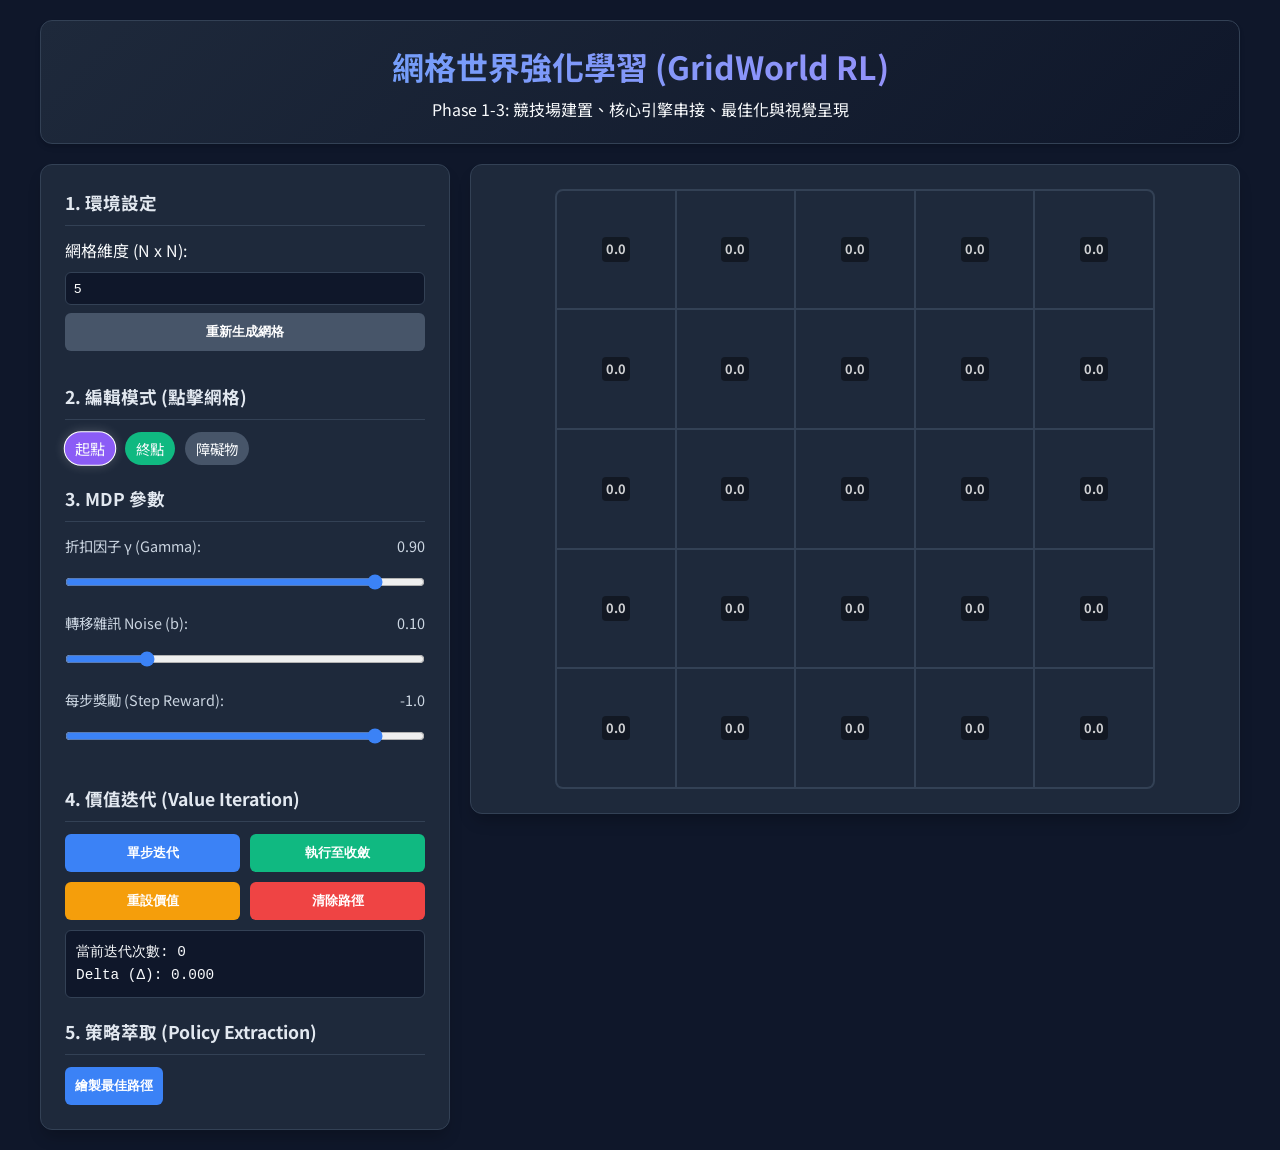
==== index.html @ c447ac08 "Refactor: Migrate from Flask to pure frontend static site for GitHub Pages" ====
<!DOCTYPE html>
<html lang="zh-TW">
<head>
    <meta charset="UTF-8">
    <meta name="viewport" content="width=device-width, initial-scale=1.0">
    <title>GridWorld RL</title>
    <link rel="stylesheet" href="./static/style.css">
    <script src="https://code.jquery.com/jquery-3.6.0.min.js"></script>
    <link href="https://fonts.googleapis.com/css2?family=Noto+Sans+TC:wght@400;700&display=swap" rel="stylesheet">
</head>
<body>
    <div class="container">
        <header>
            <h1>網格世界強化學習 (GridWorld RL)</h1>
            <p>Phase 1-3: 競技場建置、核心引擎串接、最佳化與視覺呈現</p>
        </header>

        <div class="main-content">
            <div class="panel controls">
                <section class="control-group">
                    <h3>1. 環境設定</h3>
                    <form method="GET" action="/">
                        <label for="n-input">網格維度 (N x N):</label>
                        <input type="number" id="n-input" name="n" value="5" min="5" max="9">
                        <button type="submit" class="btn" id="btn-generate">重新生成網格</button>
                    </form>
                </section>

                <section class="control-group">
                    <h3>2. 編輯模式 (點擊網格)</h3>
                    <div class="brush-selector">
                        <label><input type="radio" name="brush" value="start" checked> <span class="badge start">起點</span></label>
                        <label><input type="radio" name="brush" value="goal"> <span class="badge goal">終點</span></label>
                        <label><input type="radio" name="brush" value="obstacle"> <span class="badge obstacle">障礙物</span></label>
                    </div>
                    <p id="obstacle-hint" style="color: #ef4444; font-size: 0.9em; margin-top: 10px; display: none;">提示：障礙物數量已達上限 (N-2個)</p>
                </section>

                <section class="control-group">
                    <h3>3. MDP 參數</h3>
                    <div class="slider-group">
                        <label>折扣因子 γ (Gamma): <span id="gamma-val">0.90</span></label>
                        <input type="range" id="gamma" min="0" max="1" step="0.05" value="0.90">
                    </div>
                    <div class="slider-group">
                        <label>轉移雜訊 Noise (b): <span id="noise-val">0.10</span></label>
                        <input type="range" id="noise" min="0" max="0.5" step="0.05" value="0.10">
                    </div>
                    <div class="slider-group">
                        <label>每步獎勵 (Step Reward): <span id="reward-val">-1.0</span></label>
                        <input type="range" id="step_reward" min="-10" max="0" step="0.5" value="-1.0">
                    </div>
                </section>

                <section class="control-group">
                    <h3>4. 價值迭代 (Value Iteration)</h3>
                    <div class="button-group">
                        <button id="btn-step" class="btn primary">單步迭代</button>
                        <button id="btn-run" class="btn success">執行至收斂</button>
                    </div>
                    <div class="button-group">
                        <button id="btn-reset-v" class="btn warning">重設價值</button>
                        <button id="btn-clear-path" class="btn danger">清除路徑</button>
                    </div>
                    <div class="status-bar">
                        <p>當前迭代次數: <span id="iteration-count">0</span></p>
                        <p>Delta (Δ): <span id="delta-value">0.000</span></p>
                    </div>
                </section>
                
                <section class="control-group">
                    <h3>5. 策略萃取 (Policy Extraction)</h3>
                    <button id="btn-draw-path" class="btn primary">繪製最佳路徑</button>
                </section>
            </div>

            <div class="panel grid-container">
                <div id="grid-wrapper">
                    <svg id="path-layer" width="100%" height="100%"></svg>
                    <div id="grid">
                        <!-- JS generated grid cells go here -->
                    </div>
                </div>
            </div>
        </div>
    </div>
    
    <script src="./static/script.js"></script>
</body>
</html>
---- static/style.css ----
:root {
    --bg-color: #0f172a;
    --panel-bg: #1e293b;
    --text-color: #f8fafc;
    --border-color: #334155;

    --primary: #3b82f6;
    --success: #10b981;
    --warning: #f59e0b;
    --danger: #ef4444;
    --trap-color: #ef4444;
    --goal-color: #10b981;
    --start-color: #8b5cf6;
    --obstacle-color: #475569;
    --empty-color: #1e293b;
    --cell-border: #334155;
}

* {
    box-sizing: border-box;
    margin: 0;
    padding: 0;
}

body {
    font-family: 'Noto Sans TC', sans-serif;
    background-color: var(--bg-color);
    color: var(--text-color);
    line-height: 1.6;
    display: flex;
    justify-content: center;
    align-items: center;
    min-height: 100vh;
    padding: 20px;
}

.container {
    width: 100%;
    max-width: 1200px;
    display: flex;
    flex-direction: column;
    gap: 20px;
}

header {
    text-align: center;
    background: linear-gradient(135deg, #1e293b, #0f172a);
    padding: 20px;
    border-radius: 12px;
    border: 1px solid var(--border-color);
    box-shadow: 0 4px 6px -1px rgba(0, 0, 0, 0.1), 0 2px 4px -1px rgba(0, 0, 0, 0.06);
}

h1 {
    font-size: 2rem;
    background: linear-gradient(to right, #60a5fa, #a78bfa);
    -webkit-background-clip: text;
    -webkit-text-fill-color: transparent;
    margin-bottom: 5px;
}

.main-content {
    display: flex;
    gap: 20px;
    align-items: flex-start;
}

@media (max-width: 900px) {
    .main-content {
        flex-direction: column;
    }
}

.panel {
    background: var(--panel-bg);
    border-radius: 12px;
    padding: 24px;
    border: 1px solid var(--border-color);
    box-shadow: 0 10px 15px -3px rgba(0, 0, 0, 0.2);
}

.controls {
    flex: 1;
    min-width: 300px;
    display: flex;
    flex-direction: column;
    gap: 20px;
}

.grid-container {
    flex: 2;
    display: flex;
    justify-content: center;
    align-items: center;
}

.control-group h3 {
    font-size: 1.1rem;
    margin-bottom: 12px;
    color: #e2e8f0;
    border-bottom: 1px solid var(--border-color);
    padding-bottom: 8px;
}

.control-group form,
.slider-group {
    display: flex;
    flex-direction: column;
    gap: 8px;
    margin-bottom: 12px;
}

.slider-group label {
    display: flex;
    justify-content: space-between;
    font-size: 0.9rem;
    color: #cbd5e1;
}

input[type="number"],
input[type="range"] {
    width: 100%;
    padding: 8px;
    border-radius: 6px;
    border: 1px solid var(--border-color);
    background: #0f172a;
    color: white;
}

input[type="range"] {
    accent-color: var(--primary);
}

.brush-selector {
    display: flex;
    flex-wrap: wrap;
    gap: 10px;
}

.brush-selector label {
    cursor: pointer;
    font-size: 0.9rem;
}

.badge {
    display: inline-block;
    padding: 4px 10px;
    border-radius: 20px;
    border: 1px solid transparent;
    transition: all 0.2s;
}

input[type="radio"] {
    display: none;
}

input[type="radio"]:checked+.badge {
    border-color: white;
    transform: scale(1.05);
    box-shadow: 0 0 10px rgba(255, 255, 255, 0.2);
}

.badge.empty {
    background: var(--empty-color);
    border: 1px solid var(--border-color);
}

.badge.start {
    background: var(--start-color);
}

.badge.goal {
    background: var(--goal-color);
}

.badge.trap {
    background: var(--trap-color);
}

.badge.obstacle {
    background: var(--obstacle-color);
}

.button-group {
    display: flex;
    gap: 10px;
    margin-bottom: 10px;
}

.btn {
    flex: 1;
    padding: 10px;
    border: none;
    border-radius: 6px;
    cursor: pointer;
    font-weight: bold;
    color: white;
    background: #475569;
    transition: all 0.2s;
}

.btn:hover {
    filter: brightness(1.2);
    transform: translateY(-1px);
}

.btn:active {
    transform: translateY(1px);
}

.btn.primary {
    background: var(--primary);
}

.btn.success {
    background: var(--success);
}

.btn.warning {
    background: var(--warning);
}

.btn.danger {
    background: var(--danger);
}

.status-bar {
    background: #0f172a;
    padding: 10px;
    border-radius: 6px;
    font-family: monospace;
    font-size: 0.9rem;
    border: 1px solid var(--border-color);
}

#grid-wrapper {
    position: relative;
    width: 100%;
    max-width: 600px;
    aspect-ratio: 1;
    margin: 0 auto;
}

#grid {
    display: grid;
    grid-template-columns: repeat(var(--n), 1fr);
    grid-template-rows: repeat(var(--n), 1fr);
    width: 100%;
    height: 100%;
    gap: 2px;
    background: var(--cell-border);
    border: 2px solid var(--cell-border);
    border-radius: 8px;
    overflow: hidden;
}

#path-layer {
    position: absolute;
    top: 0;
    left: 0;
    pointer-events: none;
    z-index: 10;
}

.cell {
    position: relative;
    background: var(--empty-color);
    cursor: pointer;
    transition: background-color 0.3s ease;
    display: flex;
    justify-content: center;
    align-items: center;
}

.cell:hover {
    opacity: 0.8;
}

.cell .cell-bg {
    position: absolute;
    top: 0;
    left: 0;
    right: 0;
    bottom: 0;
    background-color: rgba(255, 255, 255, 0);
    z-index: 1;
}

.cell-content {
    position: relative;
    z-index: 2;
    display: flex;
    flex-direction: column;
    justify-content: center;
    align-items: center;
    width: 100%;
    height: 100%;
    pointer-events: none;
}

.v-value {
    font-size: 0.8rem;
    font-weight: bold;
    color: rgba(255, 255, 255, 0.8);
    background: rgba(0, 0, 0, 0.4);
    padding: 2px 4px;
    border-radius: 4px;
}

.policy-arrow {
    font-size: 1rem;
    margin-top: 2px;
    color: white;
}

.cell[data-type="start"] {
    background: var(--start-color);
}

.cell[data-type="goal"] {
    background: var(--goal-color);
}

.cell[data-type="trap"] {
    background: var(--trap-color);
}

.cell[data-type="obstacle"] {
    background: var(--obstacle-color);
}
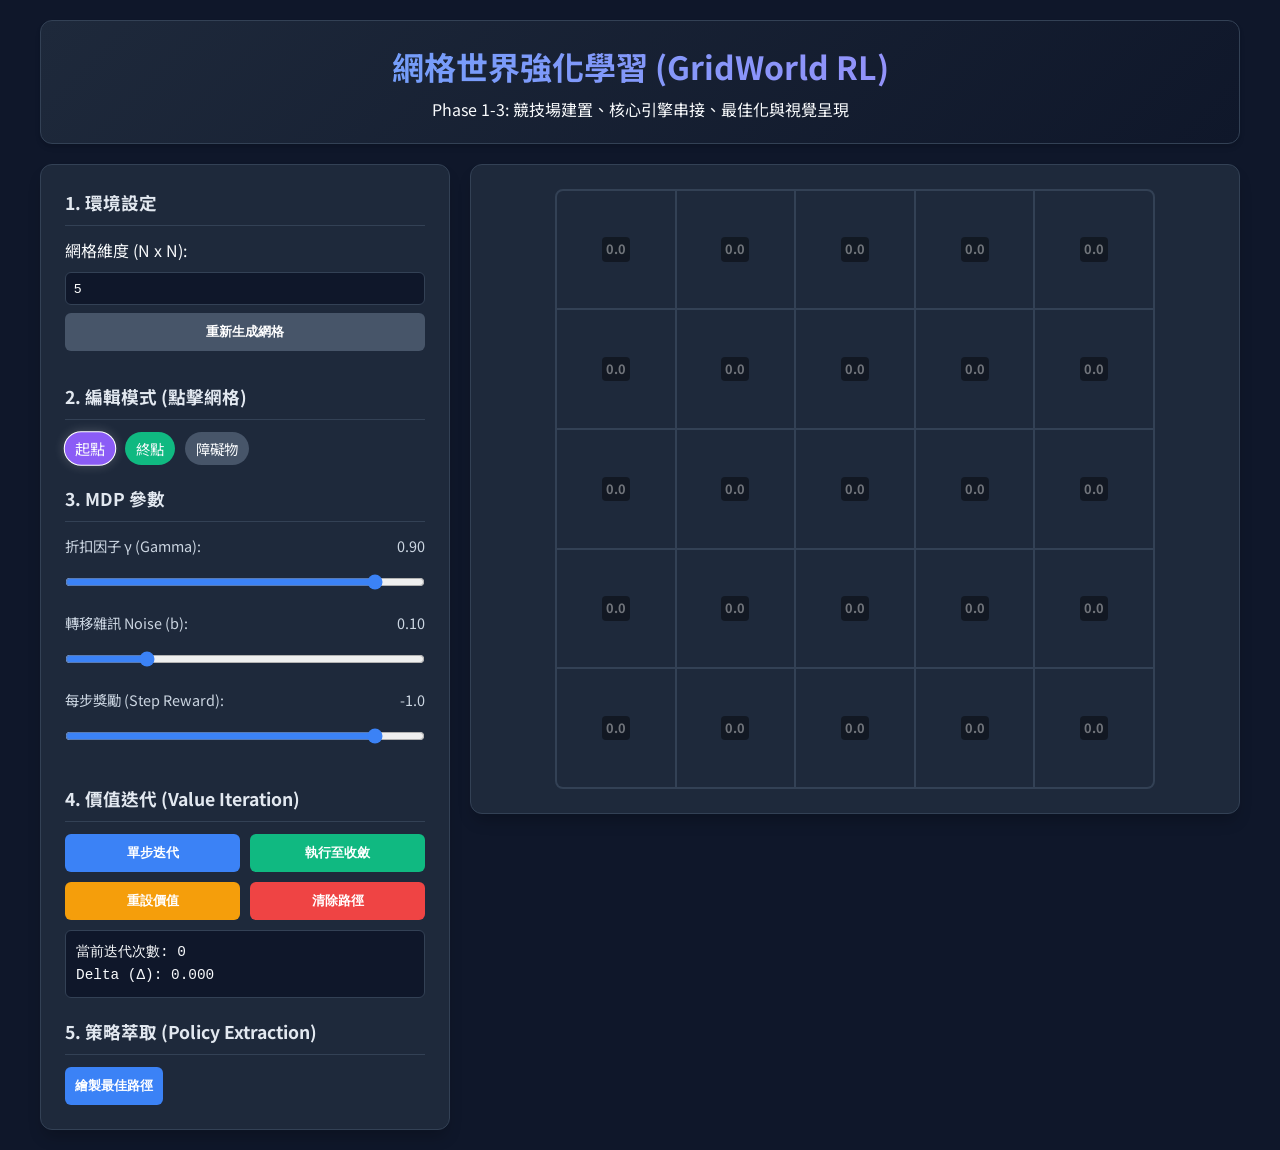
==== commit 4c20ed51: "Fix: Make NxN grid generation dynamic to avoid URL param routing issues on GitHub Pages" ====
--- a/index.html
+++ b/index.html
@@ -19,7 +19,7 @@
             <div class="panel controls">
                 <section class="control-group">
                     <h3>1. 環境設定</h3>
-                    <form method="GET" action="/">
+                    <form id="grid-form">
                         <label for="n-input">網格維度 (N x N):</label>
                         <input type="number" id="n-input" name="n" value="5" min="5" max="9">
                         <button type="submit" class="btn" id="btn-generate">重新生成網格</button>
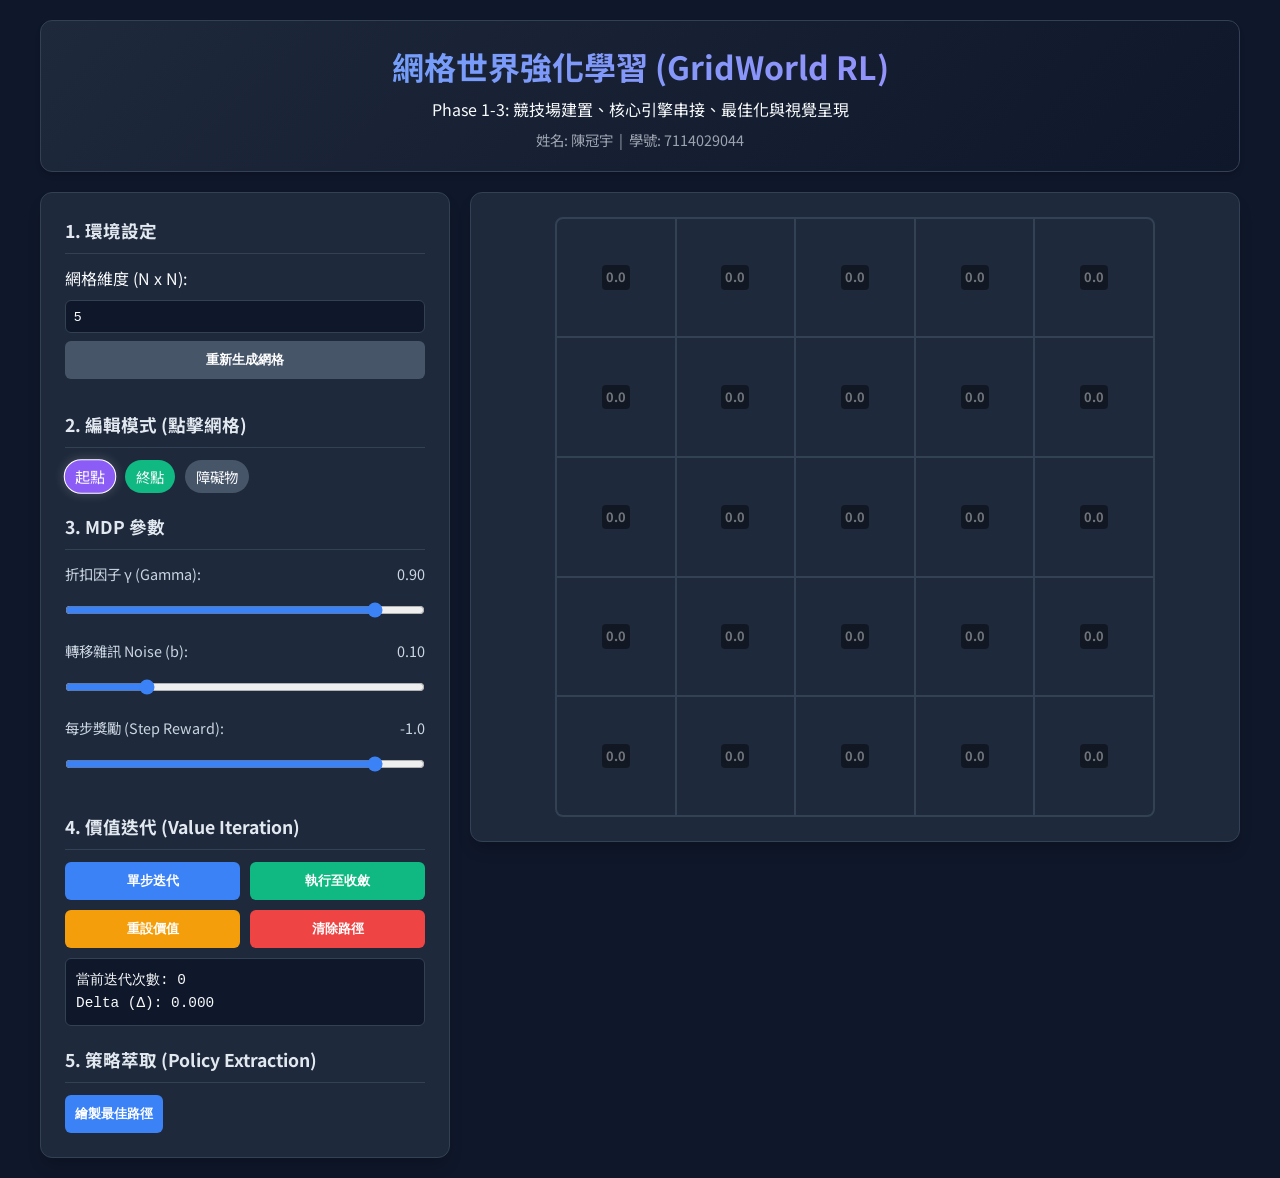
==== commit ea8be0e9: "Add student name and ID to header" ====
--- a/index.html
+++ b/index.html
@@ -13,6 +13,7 @@
         <header>
             <h1>網格世界強化學習 (GridWorld RL)</h1>
             <p>Phase 1-3: 競技場建置、核心引擎串接、最佳化與視覺呈現</p>
+            <p style="font-size: 0.9em; color: #9ca3af; margin-top: 5px;">姓名: 陳冠宇 &nbsp;|&nbsp; 學號: 7114029044</p>
         </header>
 
         <div class="main-content">
